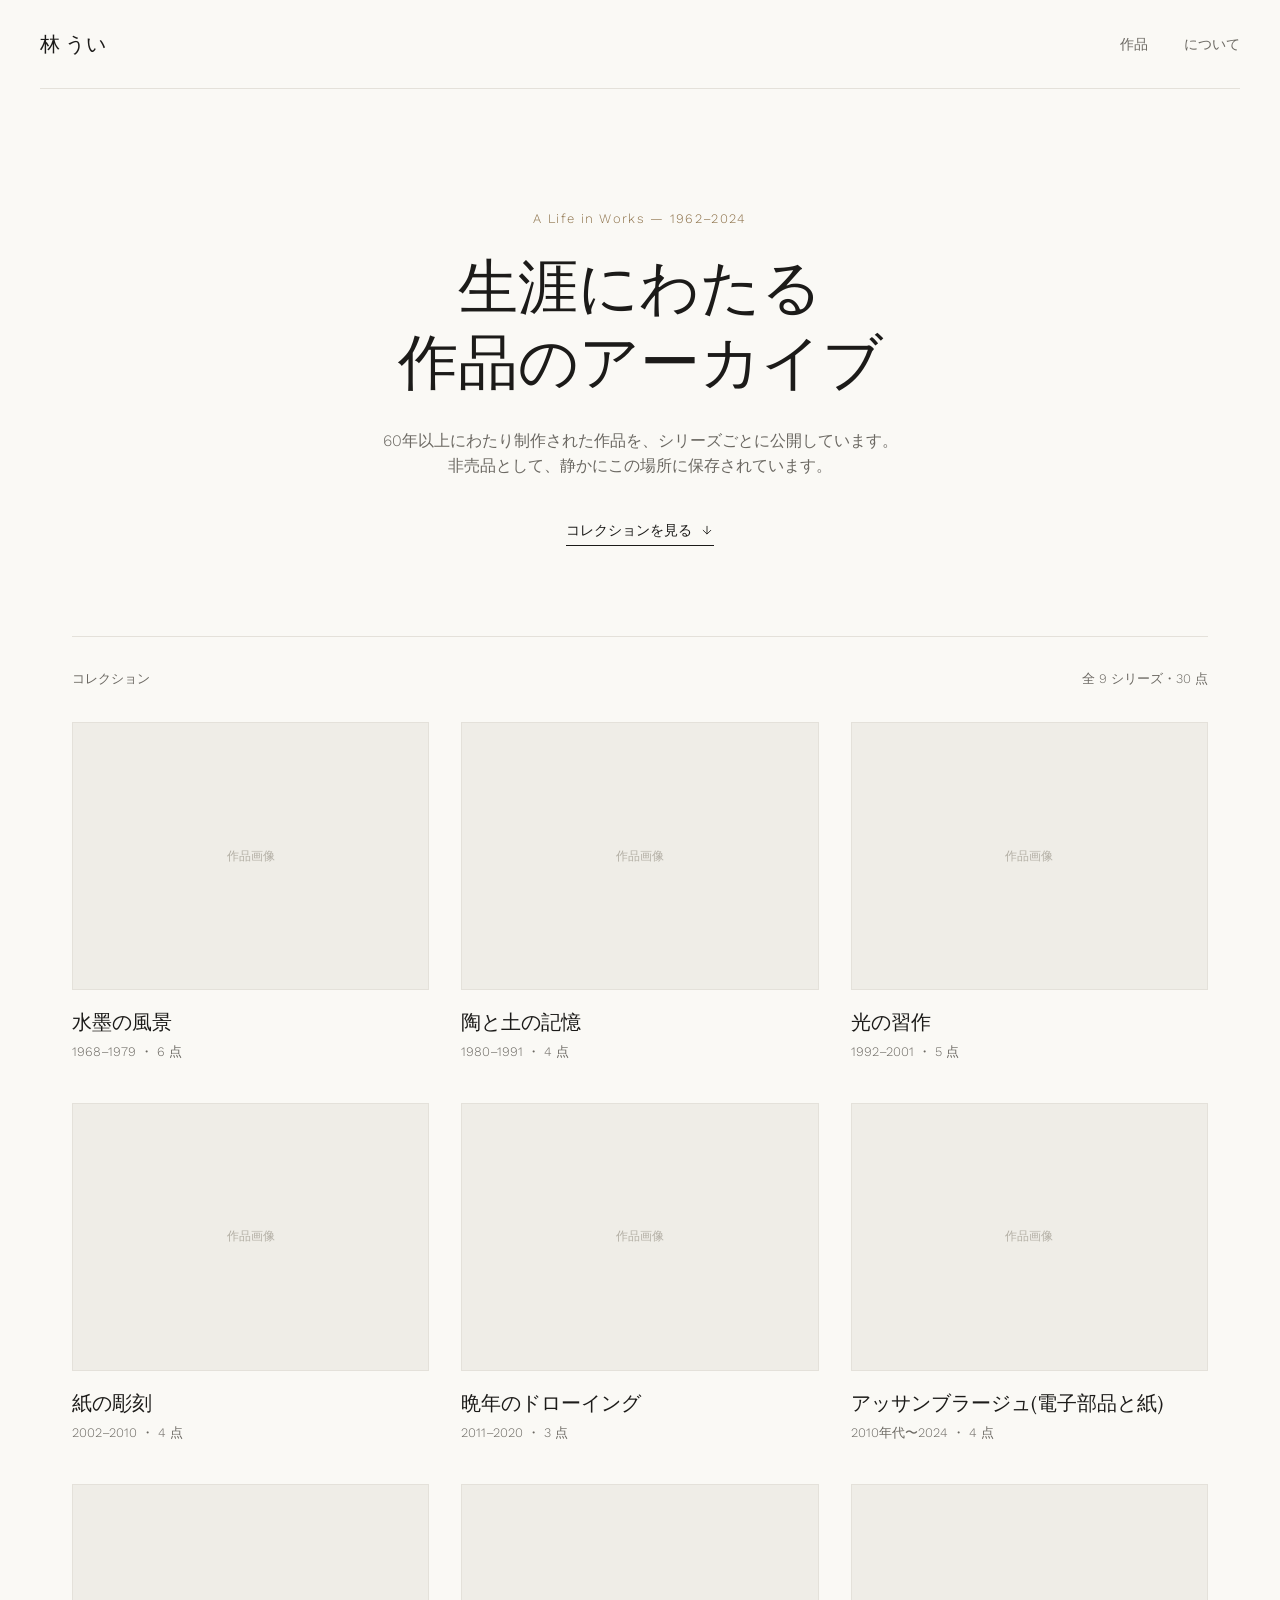
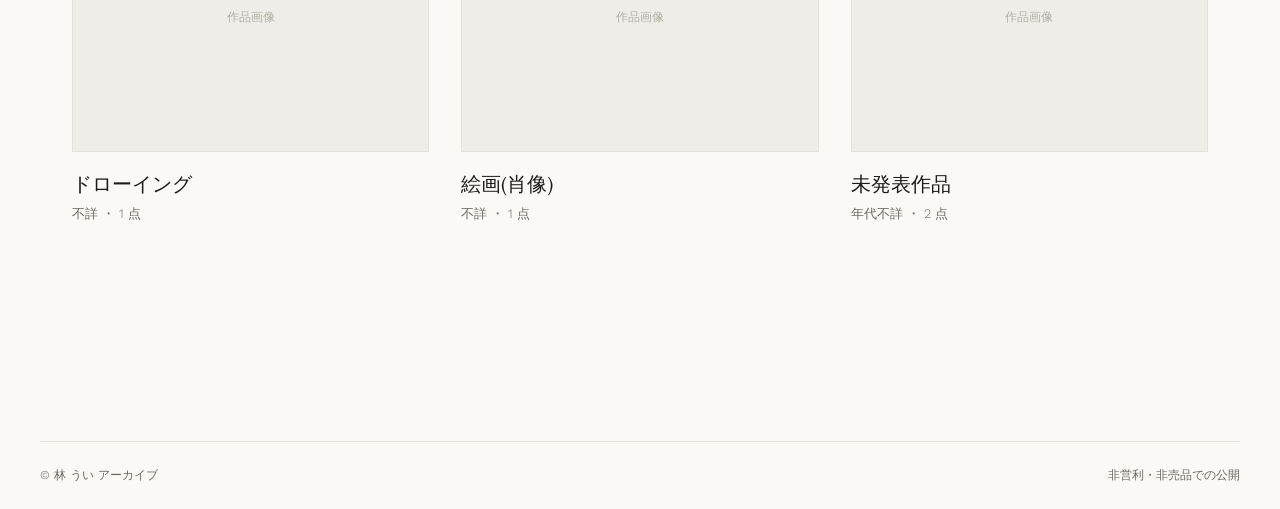
==== index.html @ 362b4019 "demo site 1st draft" ====
<!doctype html>
<html lang="ja">
<head>
<meta charset="utf-8">
<meta name="viewport" content="width=device-width, initial-scale=1">
<title>林うい アーカイブ</title>
<meta name="description" content="林ういが生涯にわたり制作した作品を、シリーズごとに公開するアーカイブサイト。非売品・非営利公開。">
<link rel="stylesheet" href="https://fonts.googleapis.com/css2?family=EB+Garamond:ital,wght@0,400;0,500;1,400&family=Work+Sans:wght@300;400;500&display=swap">
<link rel="stylesheet" href="css/style.css">
</head>
<body>

<header class="site-header wrap">
  <div class="logo" id="artist-name">&nbsp;</div>
  <nav>
    <a href="index.html">作品</a>
    <a href="about.html">について</a>
  </nav>
</header>

<main class="wrap">
  <section class="hero">
    <div class="eyebrow" id="artist-tagline">&nbsp;</div>
    <h1>生涯にわたる<br>作品のアーカイブ</h1>
    <p id="artist-intro">&nbsp;</p>
    <a href="#collections" class="text-link">
      コレクションを見る
      <svg width="14" height="14" viewBox="0 0 24 24" fill="none" stroke="currentColor" stroke-width="1.5" aria-hidden="true"><path d="M12 5v14M19 12l-7 7-7-7"/></svg>
    </a>
  </section>

  <section id="collections">
    <div class="section-head">
      <span>コレクション</span>
      <span id="collections-summary">&nbsp;</span>
    </div>
    <div class="collections-grid" id="collections-grid"></div>
  </section>
</main>

<footer class="site-footer wrap">
  <span id="footer-artist">&nbsp;</span>
  <span id="footer-note">&nbsp;</span>
</footer>

<script src="data/works.js"></script>
<script src="js/home.js"></script>
</body>
</html>
---- css/style.css ----
/* ==========================================================================
   林うい アーカイブ — 共通スタイル
   このファイルは全ページ共通です。色やフォントを変える場合はここを編集してください。
   ========================================================================== */

:root {
  --ink: #1c1b19;
  --ivory: #faf9f5;
  --card: #ffffff;
  --line: #e4e1da;
  --muted: #6b6862;
  --placeholder: #efede7;
  --placeholder-text: #b3afa5;
  --accent: #8b6f47;
}

* {
  box-sizing: border-box;
}

html {
  scroll-behavior: smooth;
}

body {
  margin: 0;
  background: var(--ivory);
  color: var(--ink);
  font-family: "Work Sans", -apple-system, sans-serif;
  font-weight: 300;
  line-height: 1.6;
}

h1, h2, h3, .serif {
  font-family: "EB Garamond", serif;
  font-weight: 400;
}

a {
  color: inherit;
  text-decoration: none;
}
a:hover {
  color: var(--accent);
}
a:focus-visible,
button:focus-visible {
  outline: 2px solid var(--accent);
  outline-offset: 3px;
}

img {
  max-width: 100%;
  display: block;
}

.wrap {
  max-width: 1200px;
  margin: 0 auto;
  padding: 0 32px;
}

/* ---- Header ---- */
.site-header {
  display: flex;
  align-items: center;
  justify-content: space-between;
  padding: 28px 0;
  border-bottom: 1px solid var(--line);
}
.site-header .logo {
  font-family: "EB Garamond", serif;
  font-size: 20px;
  letter-spacing: 0.03em;
}
.site-header nav {
  display: flex;
  gap: 36px;
  font-size: 14px;
  color: var(--muted);
}

/* ---- Footer ---- */
.site-footer {
  margin-top: 96px;
  border-top: 1px solid var(--line);
  padding: 24px 0;
  display: flex;
  justify-content: space-between;
  font-size: 12px;
  color: var(--muted);
}

/* ---- Buttons / links ---- */
.text-link {
  display: inline-flex;
  align-items: center;
  gap: 8px;
  font-size: 14px;
  border-bottom: 1px solid var(--ink);
  padding-bottom: 4px;
}
.back-link {
  font-size: 13px;
  color: var(--muted);
}

.btn {
  background: none;
  border: 1px solid var(--ink);
  padding: 12px 32px;
  font-size: 13px;
  letter-spacing: 0.03em;
  cursor: pointer;
  font-family: inherit;
  color: var(--ink);
}
.btn:hover {
  border-color: var(--accent);
  color: var(--accent);
}

/* ---- Placeholder image box (used until real photos are added) ---- */
.ph {
  background: var(--placeholder);
  border: 1px solid var(--line);
  color: var(--placeholder-text);
  font-size: 12px;
  display: flex;
  align-items: center;
  justify-content: center;
  text-align: center;
}

/* ---- Home: hero ---- */
.hero {
  padding: 120px 0 90px;
  text-align: center;
  display: flex;
  flex-direction: column;
  align-items: center;
}
.hero .eyebrow {
  font-size: 13px;
  letter-spacing: 0.1em;
  color: var(--accent);
  margin-bottom: 20px;
}
.hero h1 {
  font-size: clamp(34px, 5vw, 60px);
  line-height: 1.25;
  max-width: 800px;
  margin: 0;
}
.hero p {
  max-width: 520px;
  margin: 28px 0 0;
  color: var(--muted);
}
.hero .text-link {
  margin-top: 40px;
}

/* ---- Collections grid ---- */
.section-head {
  display: flex;
  align-items: baseline;
  justify-content: space-between;
  border-top: 1px solid var(--line);
  padding-top: 32px;
  margin-bottom: 32px;
  font-size: 13px;
  color: var(--muted);
}
.collections-grid {
  display: grid;
  grid-template-columns: repeat(3, minmax(0, 1fr));
  gap: 40px 32px;
  padding-bottom: 120px;
}
.collection-card .ph {
  aspect-ratio: 4 / 3;
  margin-bottom: 16px;
}
.collection-card h3 {
  font-size: 20px;
  margin: 0 0 4px;
}
.collection-card .meta {
  font-size: 13px;
  color: var(--muted);
}

/* ---- Series page ---- */
.series-head {
  padding: 56px 0 32px;
}
.series-head h1 {
  font-size: clamp(30px, 4vw, 44px);
  margin: 20px 0 0;
}
.series-head .desc {
  max-width: 640px;
  color: var(--muted);
  margin: 18px 0 0;
}
.series-head .count {
  margin-top: 20px;
  font-size: 13px;
  color: var(--muted);
}
.works-grid {
  display: grid;
  grid-template-columns: repeat(4, minmax(0, 1fr));
  gap: 32px 24px;
  padding-bottom: 64px;
}
.work-card .ph {
  aspect-ratio: 3 / 4;
  margin-bottom: 10px;
  font-size: 11px;
}
.work-card .title {
  font-size: 13px;
}
.work-card .year {
  font-size: 11px;
  color: var(--muted);
  margin-top: 2px;
}
.load-more {
  display: flex;
  justify-content: center;
  padding-bottom: 100px;
}
.empty-note {
  color: var(--muted);
  font-size: 13px;
  padding: 40px 0 100px;
}

/* ---- Artwork detail page ---- */
.artwork-crumb {
  padding: 32px 0 0;
}
.artwork-main {
  display: flex;
  gap: 64px;
  padding: 32px 0 72px;
  align-items: flex-start;
}
.artwork-main .ph {
  flex: 0 0 46%;
  aspect-ratio: 3 / 4;
  font-size: 12px;
}
.artwork-info {
  flex: 1;
  display: flex;
  flex-direction: column;
  gap: 24px;
  padding-top: 8px;
}
.artwork-info .series-tag {
  font-size: 13px;
  letter-spacing: 0.05em;
  color: var(--accent);
}
.artwork-info h1 {
  font-size: clamp(28px, 3vw, 36px);
  margin: 10px 0 0;
}
.meta-list {
  border-top: 1px solid var(--line);
  padding-top: 20px;
  display: flex;
  flex-direction: column;
  gap: 10px;
  font-size: 14px;
  max-width: 360px;
}
.meta-list .row {
  display: flex;
  justify-content: space-between;
}
.meta-list .row span:first-child {
  color: var(--muted);
}
.artwork-info .desc {
  max-width: 420px;
  color: #4a4842;
}
.artwork-nav {
  display: flex;
  justify-content: space-between;
  align-items: center;
  border-top: 1px solid var(--line);
  padding: 24px 0;
  font-size: 13px;
  color: var(--muted);
}
.artwork-nav a {
  display: flex;
  align-items: center;
  gap: 8px;
}
.artwork-nav a.disabled {
  visibility: hidden;
}

/* ---- Responsive ---- */
@media (max-width: 900px) {
  .collections-grid { grid-template-columns: repeat(2, minmax(0, 1fr)); }
  .works-grid { grid-template-columns: repeat(2, minmax(0, 1fr)); }
  .artwork-main { flex-direction: column; }
  .artwork-main .ph { width: 100%; }
}
@media (max-width: 560px) {
  .site-header nav { gap: 20px; }
  .collections-grid,
  .works-grid { grid-template-columns: 1fr; }
  .hero { padding: 80px 0 60px; }
}

@media (prefers-reduced-motion: reduce) {
  html { scroll-behavior: auto; }
}
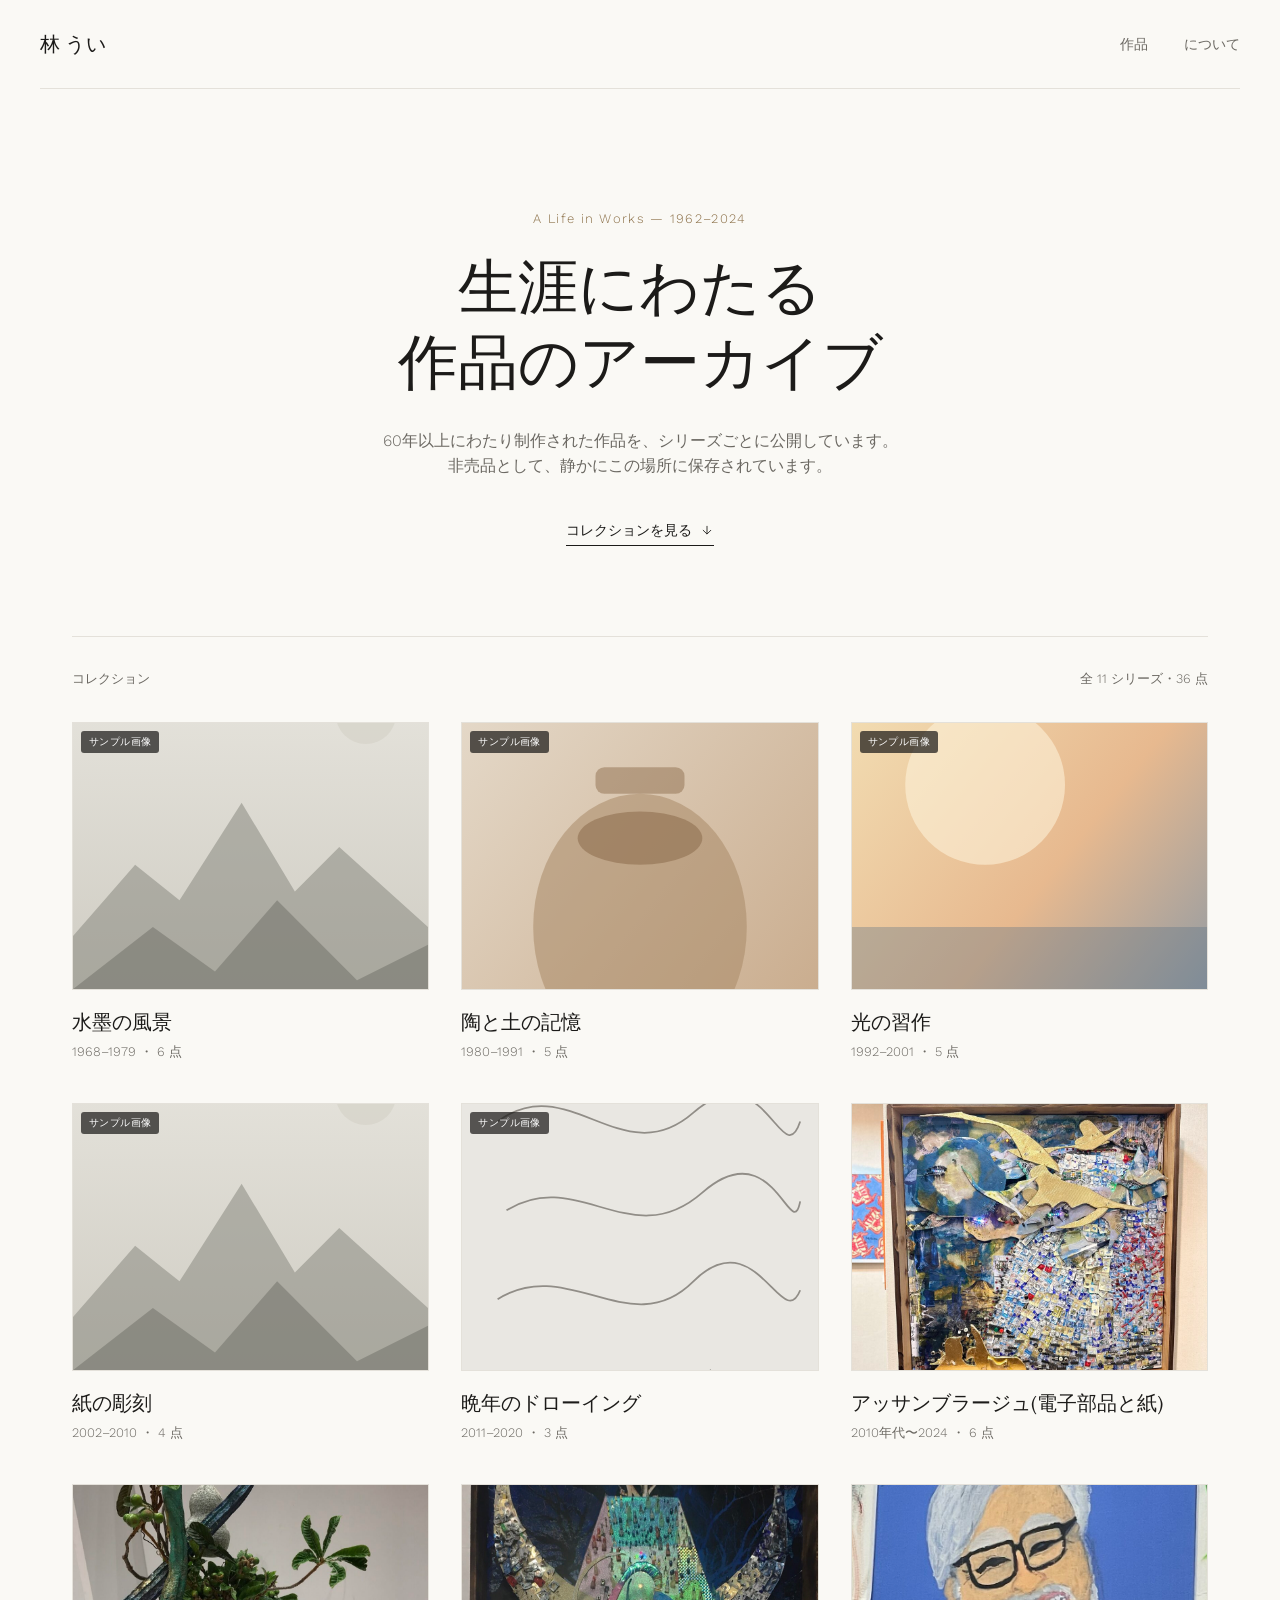
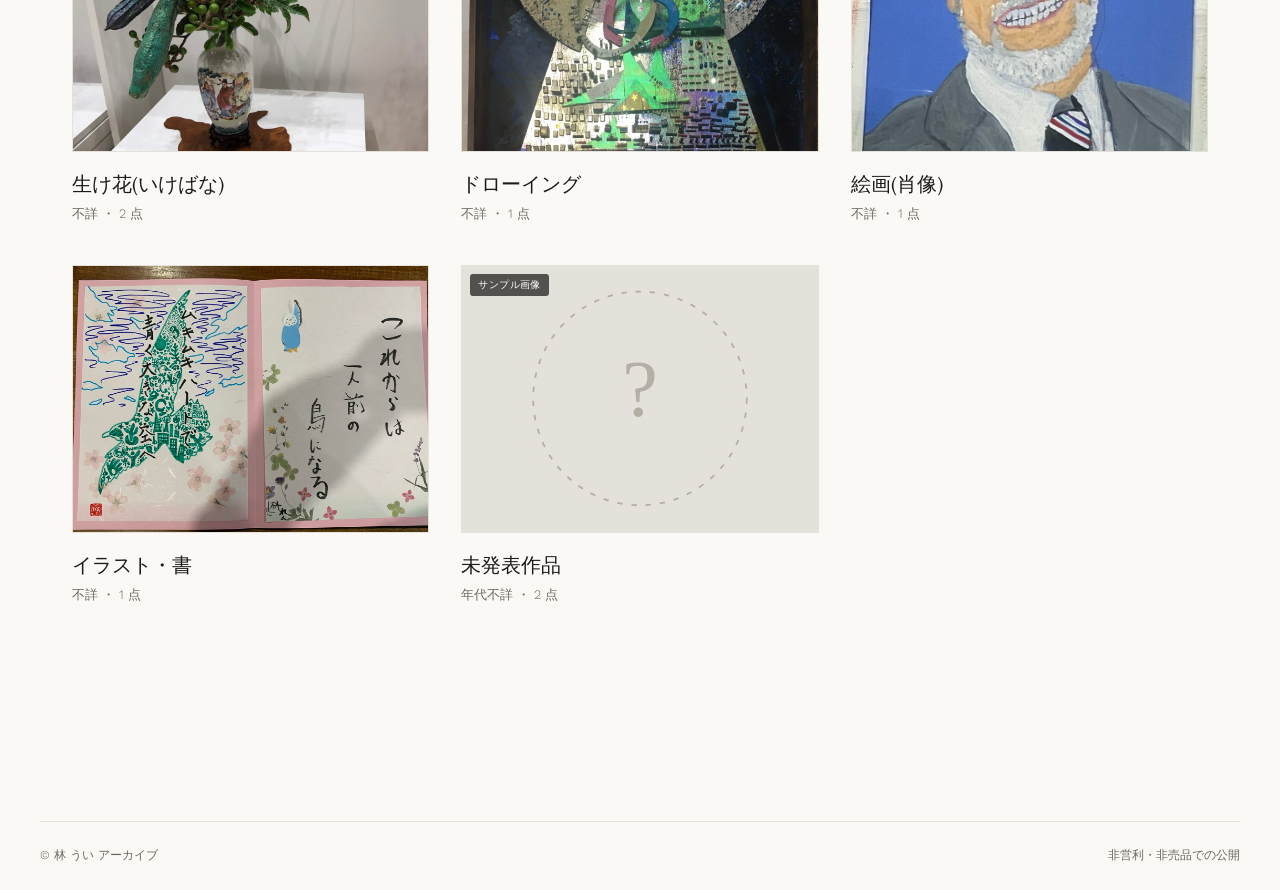
==== commit 964b55ca: "5th update" ====
--- a/index.html
+++ b/index.html
@@ -2,7 +2,7 @@
 <html lang="ja">
 <head>
 <meta charset="utf-8">
-<meta name="viewport" content="width=device-width, initial-scale=1">
+<meta name="viewport" content="width=device-width, initial-scale=1, viewport-fit=cover">
 <title>林うい アーカイブ</title>
 <meta name="description" content="林ういが生涯にわたり制作した作品を、シリーズごとに公開するアーカイブサイト。非売品・非営利公開。">
 <link rel="stylesheet" href="https://fonts.googleapis.com/css2?family=EB+Garamond:ital,wght@0,400;0,500;1,400&family=Work+Sans:wght@300;400;500&display=swap">
--- a/css/style.css
+++ b/css/style.css
@@ -65,8 +65,15 @@
   display: flex;
   align-items: center;
   justify-content: space-between;
-  padding: 28px 0;
+  padding: calc(28px + env(safe-area-inset-top)) 0 28px;
   border-bottom: 1px solid var(--line);
+}
+.site-header .logo {
+  flex: 0 0 auto;
+  white-space: nowrap;
+}
+.site-header nav {
+  flex: 0 0 auto;
 }
 .site-header .logo {
   font-family: "EB Garamond", serif;
@@ -120,7 +127,20 @@
   color: var(--accent);
 }
 
-/* ---- Placeholder image box (used until real photos are added) ---- */
+/* ---- Demo image badge ---- */
+.ph { position: relative; }
+.demo-badge {
+  position: absolute;
+  top: 8px;
+  left: 8px;
+  background: rgba(28, 27, 25, 0.72);
+  color: #fff;
+  font-size: 10px;
+  letter-spacing: 0.04em;
+  padding: 3px 8px;
+  border-radius: 3px;
+  pointer-events: none;
+}
 .ph {
   background: var(--placeholder);
   border: 1px solid var(--line);
